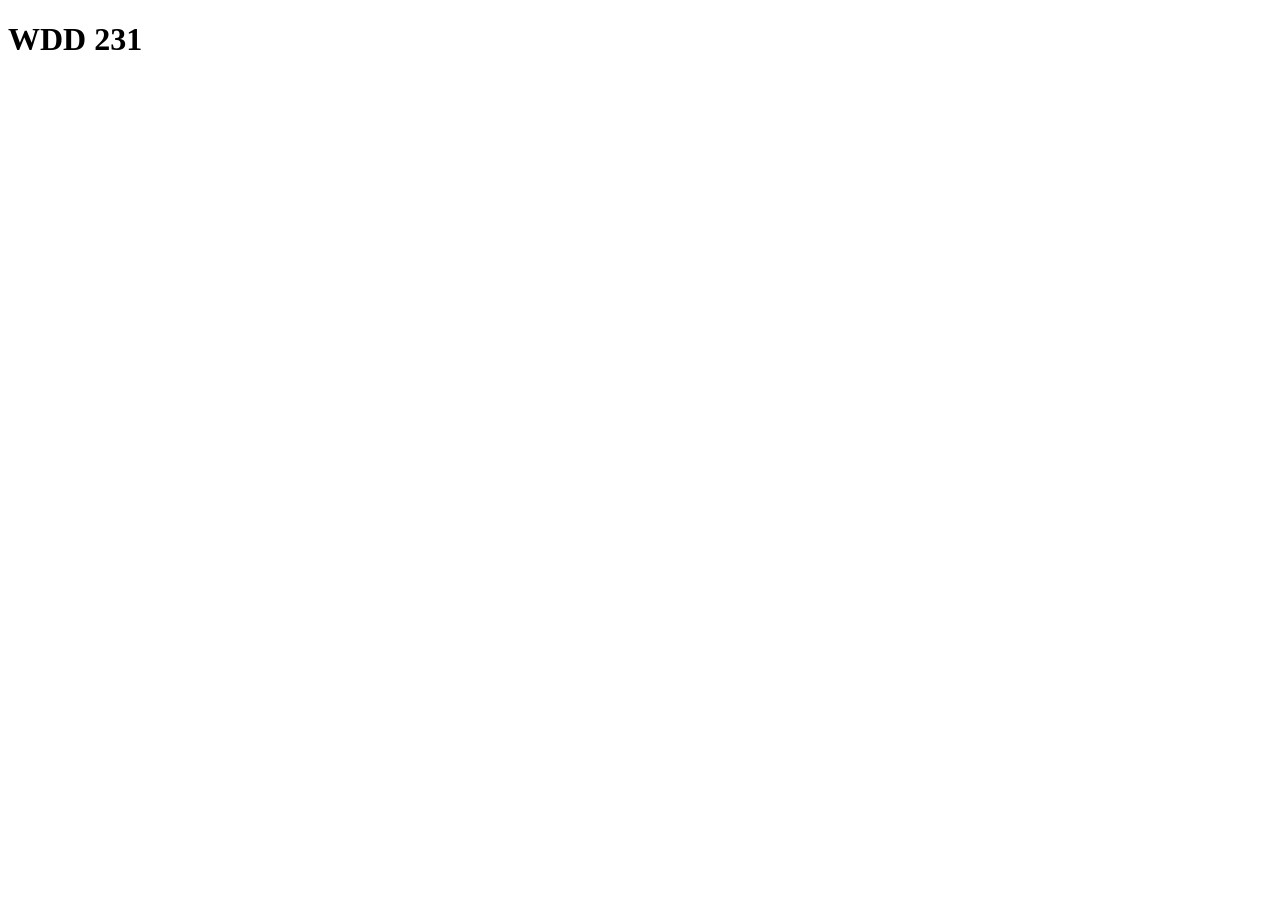
==== index.html @ 7514b501 "first commit try" ====
<!DOCTYPE html>
<html lang="en">
<head>
    <meta charset="UTF-8">
    <meta name="viewport" content="width=device-width, initial-scale=1.0">
    <title>Document</title>
</head>
<body>
    <h1>WDD 231</h1>
</body>
</html>
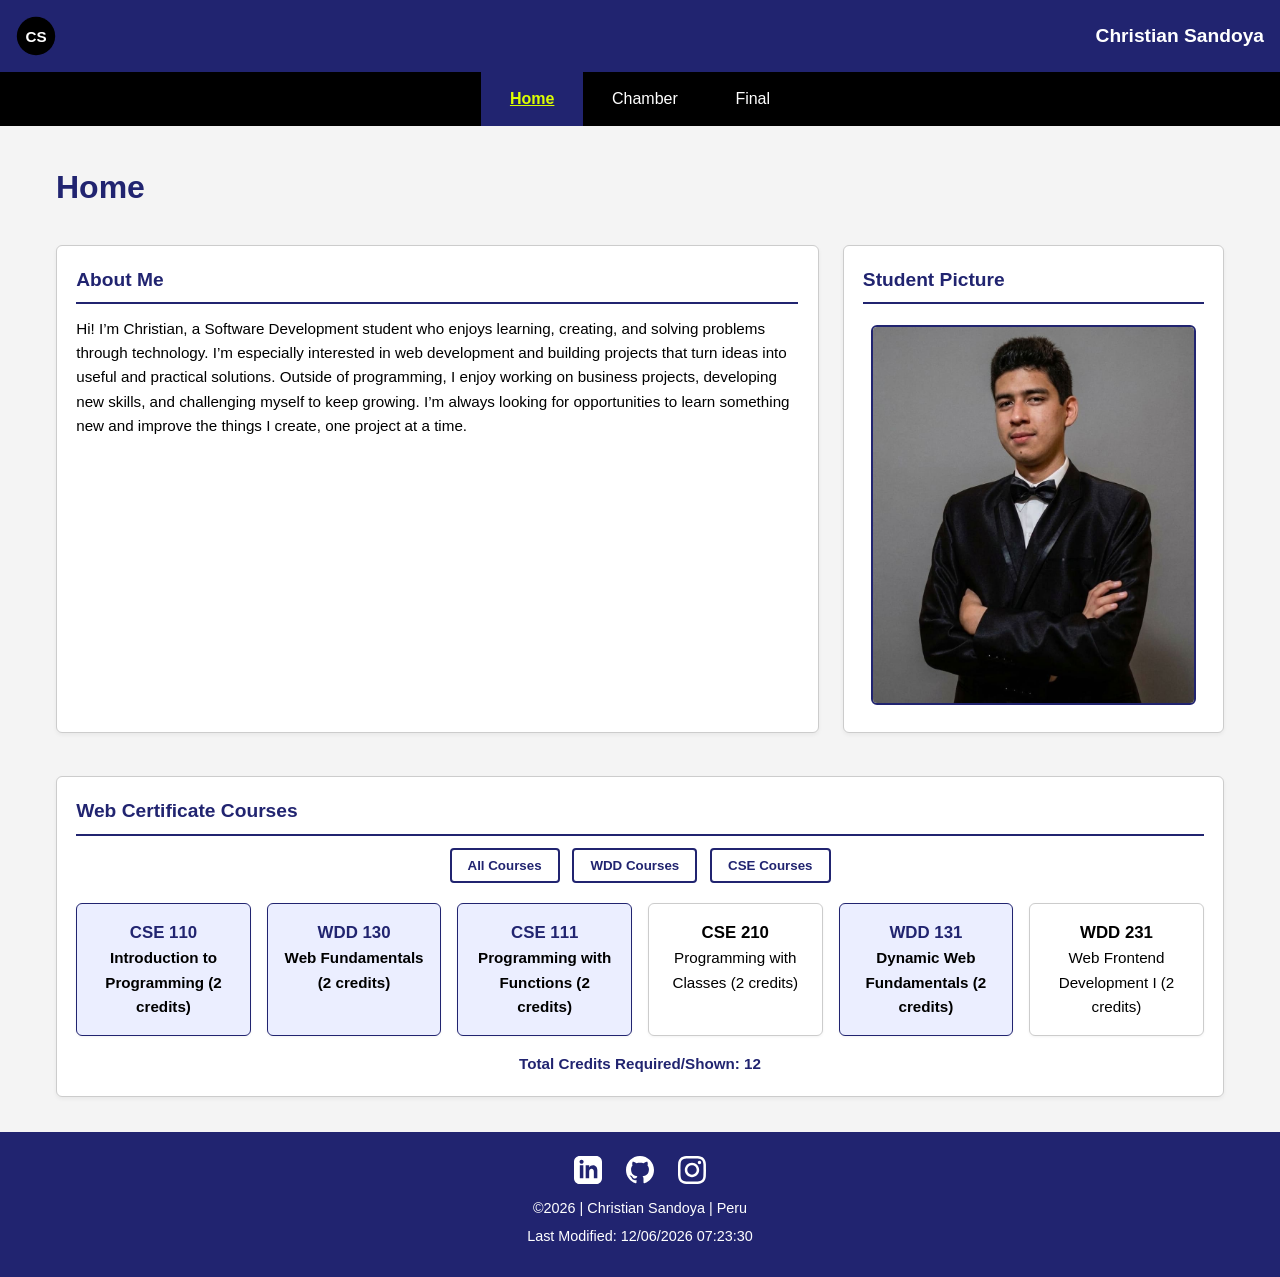
==== commit b4e5355f: "W01 Assignment: Course Home Page" ====
--- a/index.html
+++ b/index.html
@@ -3,9 +3,64 @@
 <head>
     <meta charset="UTF-8">
     <meta name="viewport" content="width=device-width, initial-scale=1.0">
-    <title>Document</title>
+    <meta name="description" content="W01 Assignment: Course Home Page - WDD 231 - Christian Sandoya">
+    <meta name="author" content="Christian Sandoya">
+    <title>WDD 231 - Christian Sandoya - Course Home Page</title>
+    <link rel="stylesheet" href="styles/small.css">
+    <link rel="stylesheet" href="styles/large.css" media="(min-width: 680px)">
+    <script src="scripts/navigation.js" defer></script>
+    <script src="scripts/course.js" defer></script>
+    <script src="scripts/getdates.js" defer></script>
 </head>
 <body>
-    <h1>WDD 231</h1>
+    <header>
+        <div class="logo-box">
+            <img src="images/logo.svg" alt="Site Logo" width="40" height="40">
+        </div>
+        <span>Christian Sandoya</span>
+        <button id="menu" aria-label="Navigation Menu"></button>
+    </header>
+
+    <nav>
+        <ul class="navigation">
+            <li><a href="index.html" class="active">Home</a></li>
+            <li><a href="#">Chamber</a></li>
+            <li><a href="#">Final</a></li>
+        </ul>
+    </nav>
+    
+    <main>
+        <h1>Home</h1>
+        <section class="card">
+            <h2>About Me</h2>
+            <p>Hi! I’m Christian, a Software Development student who enjoys learning, creating, and solving problems through technology. I’m especially interested in web development and building projects that turn ideas into useful and practical solutions. Outside of programming, I enjoy working on business projects, developing new skills, and challenging myself to keep growing. I’m always looking for opportunities to learn something new and improve the things I create, one project at a time.</p>
+        </section>
+        <section class="card">
+            <h2>Student Picture</h2>
+            <div class="profile-img-box">
+                <img src="images/profile_picture.jpg" alt="Christian Sandoya Profile Picture">
+            </div>
+        </section>
+        <section class="card">
+            <h2>Web Certificate Courses</h2>
+            <div id="course-list"></div>
+        </section>
+    </main>
+
+    <footer>
+        <div class="social-links">
+            <a href="https://www.linkedin.com/in/christian-flavio-sandoya-suarez-4857b5280" target="_blank" rel="noopener">
+                <svg xmlns="http://www.w3.org/2000/svg" width="24" height="24" viewBox="0 0 24 24"><path d="M19 0h-14c-2.761 0-5 2.239-5 5v14c0 2.761 2.239 5 5 5h14c2.762 0 5-2.239 5-5v-14c0-2.761-2.238-5-5-5zm-11 19h-3v-11h3v11zm-1.5-12.268c-.966 0-1.75-.79-1.75-1.764s.784-1.764 1.75-1.764 1.75.79 1.75 1.764-.783 1.764-1.75 1.764zm13.5 12.268h-3v-5.604c0-3.368-4-3.113-4 0v5.604h-3v-11h3v1.765c1.396-2.586 7-2.777 7 2.476v6.759z"/></svg>
+            </a>
+            <a href="https://github.com/christiansandoya" target="_blank" rel="noopener">
+                <svg xmlns="http://www.w3.org/2000/svg" width="24" height="24" viewBox="0 0 24 24"><path d="M12 0c-6.626 0-12 5.373-12 12 0 5.302 3.438 9.8 8.207 11.387.599.111.793-.261.793-.577v-2.234c-3.338.726-4.033-1.416-4.033-1.416-.546-1.387-1.333-1.756-1.333-1.756-1.089-.745.083-.729.083-.729 1.205.084 1.839 1.237 1.839 1.237 1.07 1.834 2.807 1.304 3.492.997.107-.775.418-1.305.762-1.604-2.665-.305-5.467-1.334-5.467-5.931 0-1.311.469-2.381 1.236-3.221-.124-.303-.535-1.524.117-3.176 0 0 1.008-.322 3.301 1.23.957-.266 1.983-.399 3.003-.404 1.02.005 2.047.138 3.006.404 2.291-1.552 3.297-1.23 3.297-1.23.653 1.653.242 2.874.118 3.176.77.84 1.235 1.911 1.235 3.221 0 4.609-2.807 5.624-5.479 5.921.43.372.823 1.102.823 2.222v3.293c0 .319.192.694.801.576 4.765-1.589 8.199-6.086 8.199-11.386 0-6.627-5.373-12-12-12z"/></svg>
+            </a>
+            <a href="https://www.instagram.com/chrisandoya" target="_blank" rel="noopener">
+                <svg xmlns="http://www.w3.org/2000/svg" width="24" height="24" viewBox="0 0 24 24"><path d="M12 2.163c3.204 0 3.584.012 4.85.07 3.252.148 4.771 1.691 4.919 4.919.058 1.265.069 1.645.069 4.849 0 3.205-.012 3.584-.069 4.849-.149 3.225-1.664 4.771-4.919 4.919-1.266.058-1.644.07-4.85.07-3.204 0-3.584-.012-4.849-.07-3.26-.149-4.771-1.699-4.919-4.92-.058-1.265-.07-1.644-.07-4.849 0-3.204.013-3.583.07-4.849.149-3.227 1.664-4.771 4.919-4.919 1.266-.057 1.645-.069 4.849-.069zm0-2.163c-3.259 0-3.667.014-4.947.072-4.358.2-6.78 2.618-6.98 6.98-.059 1.281-.073 1.689-.073 4.948 0 3.259.014 3.668.072 4.948.2 4.358 2.618 6.78 6.98 6.98 1.281.058 1.689.072 4.948.072 3.259 0 3.668-.014 4.948-.072 4.354-.2 6.782-2.618 6.979-6.98.059-1.28.073-1.689.073-4.948 0-3.259-.014-3.667-.072-4.947-.196-4.354-2.617-6.78-6.979-6.98-1.281-.059-1.69-.073-4.949-.073zm0 5.838c-3.403 0-6.162 2.759-6.162 6.162s2.759 6.163 6.162 6.163 6.162-2.759 6.162-6.163c0-3.403-2.759-6.162-6.162-6.162zm0 10.162c-2.209 0-4-1.79-4-4 0-2.209 1.791-4 4-4s4 1.791 4 4c0 2.21-1.791 4-4 4zm6.406-11.845c-.796 0-1.441.645-1.441 1.44s.645 1.44 1.441 1.44c.795 0 1.439-.645 1.439-1.44s-.644-1.44-1.439-1.44z"/></svg>
+            </a>
+        </div>
+        <p>©<span id="currentyear"></span> | Christian Sandoya | Peru</p>
+        <p class="last-modified">Last Modified: <span id="lastModified"></span></p>
+    </footer>
 </body>
 </html>
--- a/styles/small.css
+++ b/styles/small.css
@@ -0,0 +1,235 @@
+:root {
+    --primary-blue: rgb(33, 36, 112);
+    --white: #ffffff;
+    --black: #000000;
+    --gray-bg: #f4f4f4;
+    --gray-border: #cccccc;
+    --font-family: Arial, Helvetica, sans-serif;
+}
+
+* {
+    box-sizing: border-box;
+    margin: 0;
+    padding: 0;
+}
+
+body {
+    font-family: var(--font-family);
+    color: var(--black);
+    background-color: var(--gray-bg);
+    line-height: 1.6;
+}
+
+header {
+    background-color: var(--primary-blue);
+    color: var(--white);
+    display: flex;
+    align-items: center;
+    justify-content: space-between;
+    padding: 1rem;
+}
+
+.logo-box img {
+    display: block;
+}
+
+header span {
+    font-size: 1.2rem;
+    font-weight: bold;
+}
+
+#menu {
+    background: none;
+    border: none;
+    color: var(--white);
+    font-size: 1.8rem;
+    cursor: pointer;
+}
+
+#menu::before {
+    content: "≡";
+}
+
+#menu.open::before {
+    content: "X";
+}
+
+nav {
+    background-color: var(--black);
+}
+
+.navigation {
+    list-style: none;
+    display: none;
+}
+
+.navigation.open {
+    display: flex;
+    flex-direction: column;
+}
+
+.navigation li a {
+    display: block;
+    color: var(--white);
+    text-decoration: none;
+    padding: 0.8rem 1rem;
+    text-align: center;
+    border-bottom: 1px solid rgba(255, 255, 255, 0.15);
+    transition: background 0.3s, color 0.3s;
+}
+
+.navigation li a:hover,
+.navigation li a.active {
+    background-color: var(--primary-blue);
+    color: #ddff00;
+    text-decoration: underline;
+    font-weight: bold;
+}
+
+main {
+    max-width: 1200px;
+    margin: 0 auto;
+    padding: 1rem;
+}
+
+main h1 {
+    text-align: center;
+    margin: 1.2rem 0;
+    color: var(--primary-blue);
+}
+
+.card {
+    background-color: var(--white);
+    border: 1px solid var(--gray-border);
+    border-radius: 6px;
+    box-shadow: 0 2px 4px rgba(0, 0, 0, 0.05);
+    padding: 1.2rem;
+    margin-bottom: 1.2rem;
+}
+
+.card h2 {
+    font-size: 1.2rem;
+    color: var(--primary-blue);
+    border-bottom: 2px solid var(--primary-blue);
+    padding-bottom: 0.4rem;
+    margin-bottom: 0.8rem;
+}
+
+.card p {
+    font-size: 0.95rem;
+    color: var(--black);
+}
+
+.profile-img-box {
+    display: flex;
+    justify-content: center;
+    align-items: center;
+    padding: 0.5rem;
+}
+
+.profile-img-box img {
+    width: 100%;
+    max-width: 100%;
+    height: auto;
+    aspect-ratio: 3/4;
+    object-fit: cover;
+    border-radius: 6px;
+    border: 2px solid var(--primary-blue);
+}
+
+.course-filters {
+    display: flex;
+    justify-content: center;
+    gap: 0.8rem;
+    margin-bottom: 1.2rem;
+    flex-wrap: wrap;
+}
+
+.course-filters button {
+    background-color: var(--white);
+    color: var(--primary-blue);
+    border: 2px solid var(--primary-blue);
+    padding: 0.5rem 1rem;
+    border-radius: 4px;
+    font-weight: bold;
+    cursor: pointer;
+    transition: background 0.3s, color 0.3s;
+}
+
+.course-filters button:hover,
+.course-filters button:focus {
+    background-color: var(--primary-blue);
+    color: var(--white);
+}
+
+.courses-grid {
+    display: grid;
+    grid-template-columns: repeat(auto-fit, minmax(130px, 1fr));
+    gap: 1rem;
+    margin-bottom: 1rem;
+}
+
+.course-card {
+    padding: 1rem;
+    text-align: center;
+    border-radius: 6px;
+    border: 1px solid var(--gray-border);
+    font-size: 0.9rem;
+    box-shadow: 0 1px 3px rgba(0, 0, 0, 0.05);
+}
+
+.course-card.completed {
+    background-color: rgb(235, 238, 255);
+    border-color: var(--primary-blue);
+    color: var(--primary-blue);
+    font-weight: bold;
+}
+
+.course-card.pending {
+    background-color: var(--white);
+    color: var(--black);
+}
+
+#total-credits {
+    text-align: center;
+    font-weight: bold;
+    margin-top: 1rem;
+    color: var(--primary-blue);
+}
+
+footer {
+    background-color: var(--primary-blue);
+    color: var(--white);
+    text-align: center;
+    padding: 1.5rem;
+    font-size: 0.9rem;
+}
+
+.social-links {
+    display: flex;
+    justify-content: center;
+    gap: 1.5rem;
+    margin-bottom: 0.8rem;
+}
+
+.social-links a {
+    display: inline-flex;
+    align-items: center;
+    justify-content: center;
+}
+
+.social-links svg {
+    width: 28px;
+    height: 28px;
+    fill: #ffffff;
+    transition: fill 0.3s ease, transform 0.3s ease;
+}
+
+.social-links a:hover svg {
+    fill: #ddff00;
+    transform: scale(1.1);
+}
+
+footer p {
+    margin: 0.3rem 0;
+}
--- a/styles/large.css
+++ b/styles/large.css
@@ -0,0 +1,65 @@
+@media (min-width: 680px) {
+    #menu {
+        display: none;
+    }
+
+    nav {
+        display: block;
+    }
+
+    .navigation {
+        display: flex;
+        flex-direction: row;
+        justify-content: center;
+        background-color: var(--black);
+    }
+
+    .navigation li a {
+        border-bottom: none;
+        padding: 0.9rem 1.8rem;
+    }
+
+    main {
+        display: grid;
+        grid-template-columns: 2fr 1fr;
+        gap: 1.5rem;
+        align-items: stretch;
+    }
+
+    main h1 {
+        grid-column: 1 / -1;
+        text-align: left;
+        margin-bottom: 0.5rem;
+    }
+
+    .card:nth-of-type(1) {
+        grid-column: 1;
+        grid-row: 2;
+    }
+
+    .card:nth-of-type(2) {
+        grid-column: 2;
+        grid-row: 2;
+        display: flex;
+        flex-direction: column;
+    }
+
+    .card:nth-of-type(2) .profile-img-box {
+        flex-grow: 1;
+        display: flex;
+        align-items: center;
+    }
+
+    .card:nth-of-type(2) img {
+        width: 100%;
+        height: 100%;
+        min-height: 280px;
+        max-height: 380px;
+        object-fit: cover;
+    }
+
+    .card:nth-of-type(3) {
+        grid-column: 1 / -1;
+        grid-row: 3;
+    }
+}
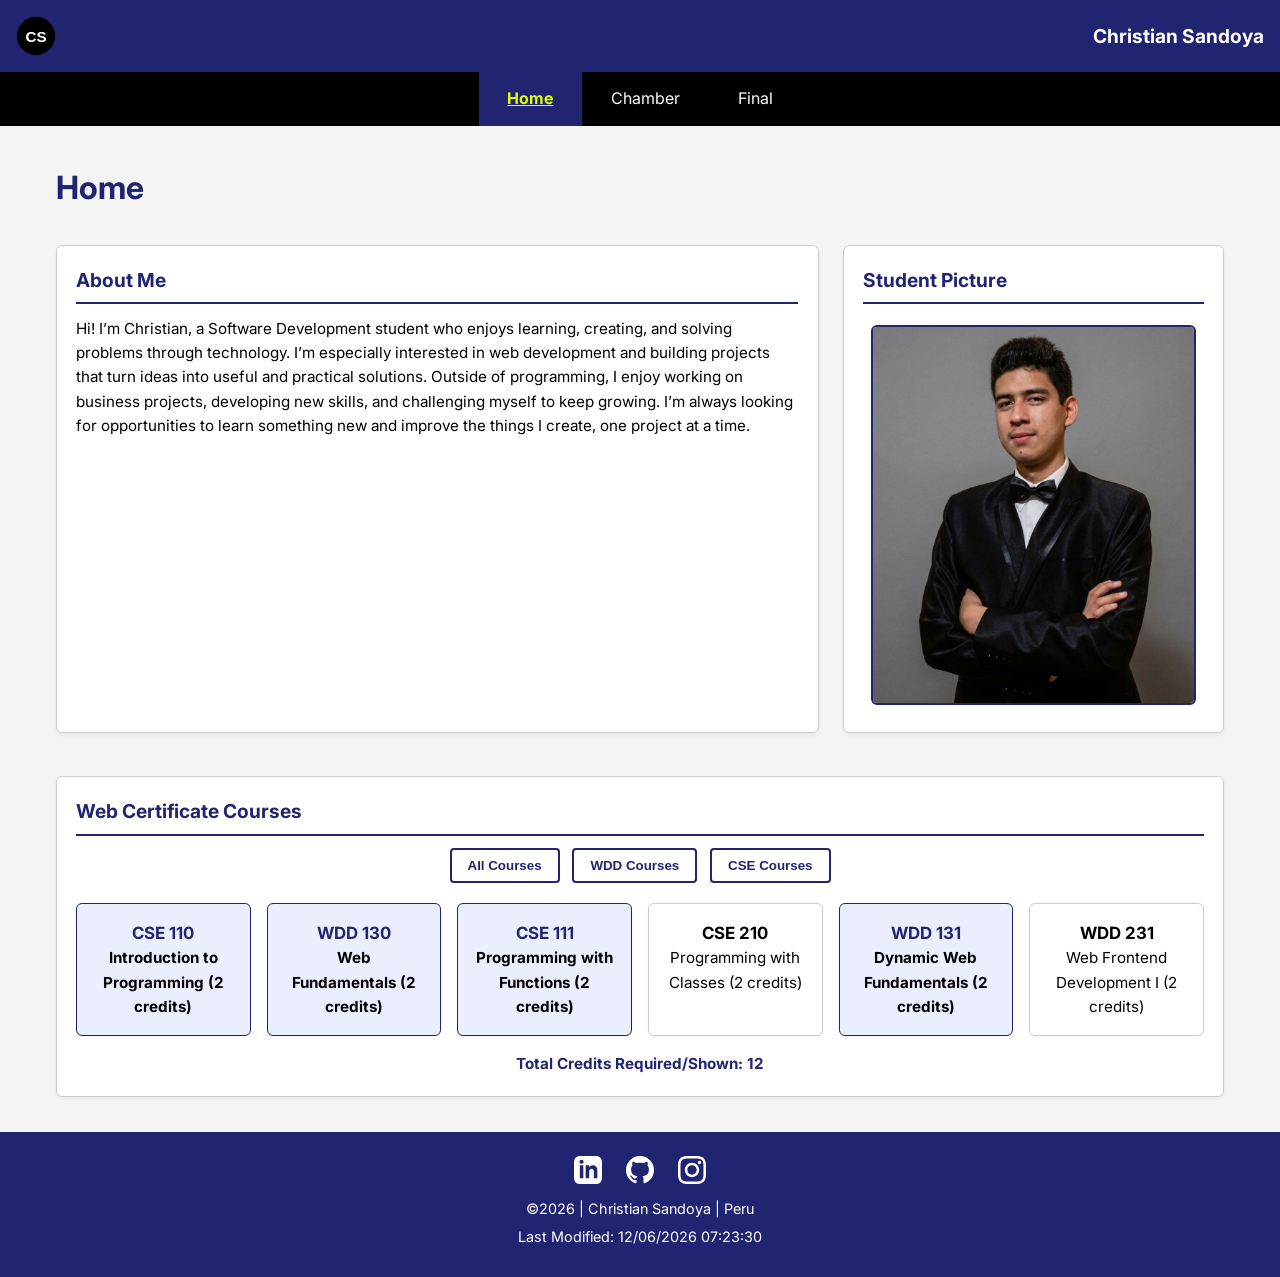
==== commit 7ad50835: "Changing the font." ====
--- a/index.html
+++ b/index.html
@@ -8,6 +8,9 @@
     <title>WDD 231 - Christian Sandoya - Course Home Page</title>
     <link rel="stylesheet" href="styles/small.css">
     <link rel="stylesheet" href="styles/large.css" media="(min-width: 680px)">
+    <link rel="preconnect" href="https://fonts.googleapis.com">
+    <link rel="preconnect" href="https://fonts.gstatic.com" crossorigin>
+    <link href="https://fonts.googleapis.com/css2?family=Inter:wght@400;500;700&display=swap" rel="stylesheet">
     <script src="scripts/navigation.js" defer></script>
     <script src="scripts/course.js" defer></script>
     <script src="scripts/getdates.js" defer></script>
--- a/styles/small.css
+++ b/styles/small.css
@@ -4,7 +4,7 @@
     --black: #000000;
     --gray-bg: #f4f4f4;
     --gray-border: #cccccc;
-    --font-family: Arial, Helvetica, sans-serif;
+    --font-family: 'Inter', Arial, sans-serif;
 }
 
 * {
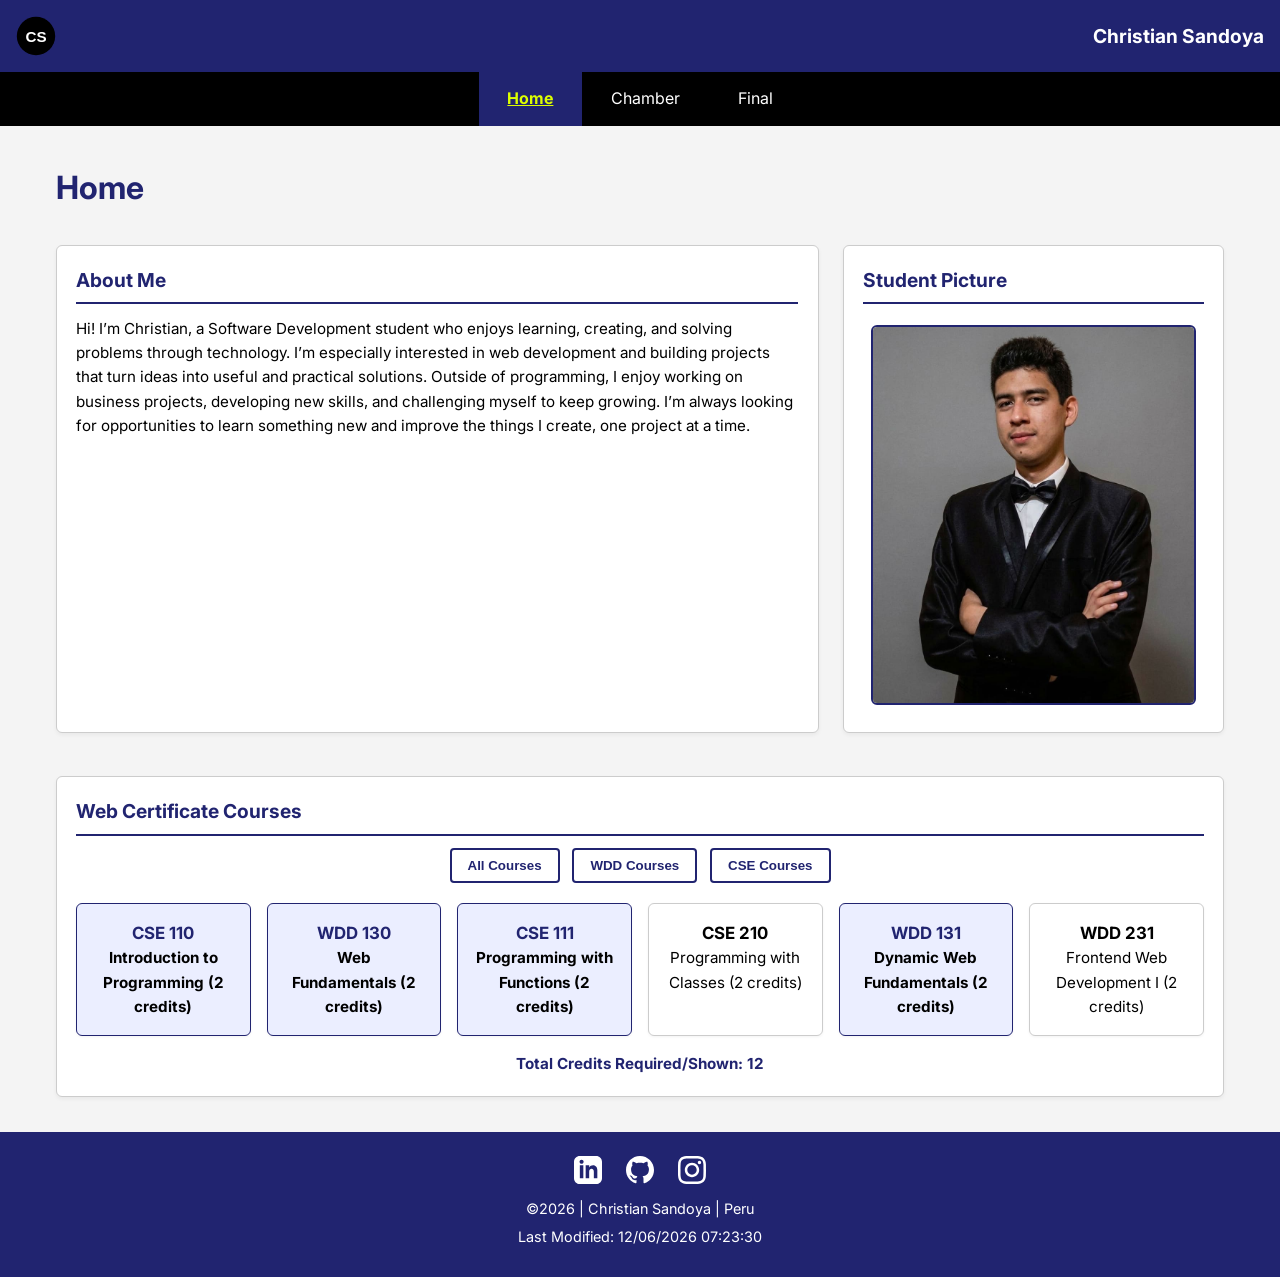
==== commit 5b38cd6f: "adding favicon" ====
--- a/index.html
+++ b/index.html
@@ -11,6 +11,7 @@
     <link rel="preconnect" href="https://fonts.googleapis.com">
     <link rel="preconnect" href="https://fonts.gstatic.com" crossorigin>
     <link href="https://fonts.googleapis.com/css2?family=Inter:wght@400;500;700&display=swap" rel="stylesheet">
+    <link rel="icon" href="favicon.ico">
     <script src="scripts/navigation.js" defer></script>
     <script src="scripts/course.js" defer></script>
     <script src="scripts/getdates.js" defer></script>
@@ -52,13 +53,13 @@
 
     <footer>
         <div class="social-links">
-            <a href="https://www.linkedin.com/in/christian-flavio-sandoya-suarez-4857b5280" target="_blank" rel="noopener">
+            <a href="https://www.linkedin.com/in/christian-flavio-sandoya-suarez-4857b5280" target="_blank" rel="noopener" aria-label="LinkedIn">
                 <svg xmlns="http://www.w3.org/2000/svg" width="24" height="24" viewBox="0 0 24 24"><path d="M19 0h-14c-2.761 0-5 2.239-5 5v14c0 2.761 2.239 5 5 5h14c2.762 0 5-2.239 5-5v-14c0-2.761-2.238-5-5-5zm-11 19h-3v-11h3v11zm-1.5-12.268c-.966 0-1.75-.79-1.75-1.764s.784-1.764 1.75-1.764 1.75.79 1.75 1.764-.783 1.764-1.75 1.764zm13.5 12.268h-3v-5.604c0-3.368-4-3.113-4 0v5.604h-3v-11h3v1.765c1.396-2.586 7-2.777 7 2.476v6.759z"/></svg>
             </a>
-            <a href="https://github.com/christiansandoya" target="_blank" rel="noopener">
+            <a href="https://github.com/christiansandoya" target="_blank" rel="noopener " aria-label="GitHub">
                 <svg xmlns="http://www.w3.org/2000/svg" width="24" height="24" viewBox="0 0 24 24"><path d="M12 0c-6.626 0-12 5.373-12 12 0 5.302 3.438 9.8 8.207 11.387.599.111.793-.261.793-.577v-2.234c-3.338.726-4.033-1.416-4.033-1.416-.546-1.387-1.333-1.756-1.333-1.756-1.089-.745.083-.729.083-.729 1.205.084 1.839 1.237 1.839 1.237 1.07 1.834 2.807 1.304 3.492.997.107-.775.418-1.305.762-1.604-2.665-.305-5.467-1.334-5.467-5.931 0-1.311.469-2.381 1.236-3.221-.124-.303-.535-1.524.117-3.176 0 0 1.008-.322 3.301 1.23.957-.266 1.983-.399 3.003-.404 1.02.005 2.047.138 3.006.404 2.291-1.552 3.297-1.23 3.297-1.23.653 1.653.242 2.874.118 3.176.77.84 1.235 1.911 1.235 3.221 0 4.609-2.807 5.624-5.479 5.921.43.372.823 1.102.823 2.222v3.293c0 .319.192.694.801.576 4.765-1.589 8.199-6.086 8.199-11.386 0-6.627-5.373-12-12-12z"/></svg>
             </a>
-            <a href="https://www.instagram.com/chrisandoya" target="_blank" rel="noopener">
+            <a href="https://www.instagram.com/chrisandoya" target="_blank" rel="noopener" aria-label="Instagram">
                 <svg xmlns="http://www.w3.org/2000/svg" width="24" height="24" viewBox="0 0 24 24"><path d="M12 2.163c3.204 0 3.584.012 4.85.07 3.252.148 4.771 1.691 4.919 4.919.058 1.265.069 1.645.069 4.849 0 3.205-.012 3.584-.069 4.849-.149 3.225-1.664 4.771-4.919 4.919-1.266.058-1.644.07-4.85.07-3.204 0-3.584-.012-4.849-.07-3.26-.149-4.771-1.699-4.919-4.92-.058-1.265-.07-1.644-.07-4.849 0-3.204.013-3.583.07-4.849.149-3.227 1.664-4.771 4.919-4.919 1.266-.057 1.645-.069 4.849-.069zm0-2.163c-3.259 0-3.667.014-4.947.072-4.358.2-6.78 2.618-6.98 6.98-.059 1.281-.073 1.689-.073 4.948 0 3.259.014 3.668.072 4.948.2 4.358 2.618 6.78 6.98 6.98 1.281.058 1.689.072 4.948.072 3.259 0 3.668-.014 4.948-.072 4.354-.2 6.782-2.618 6.979-6.98.059-1.28.073-1.689.073-4.948 0-3.259-.014-3.667-.072-4.947-.196-4.354-2.617-6.78-6.979-6.98-1.281-.059-1.69-.073-4.949-.073zm0 5.838c-3.403 0-6.162 2.759-6.162 6.162s2.759 6.163 6.162 6.163 6.162-2.759 6.162-6.163c0-3.403-2.759-6.162-6.162-6.162zm0 10.162c-2.209 0-4-1.79-4-4 0-2.209 1.791-4 4-4s4 1.791 4 4c0 2.21-1.791 4-4 4zm6.406-11.845c-.796 0-1.441.645-1.441 1.44s.645 1.44 1.441 1.44c.795 0 1.439-.645 1.439-1.44s-.644-1.44-1.439-1.44z"/></svg>
             </a>
         </div>
